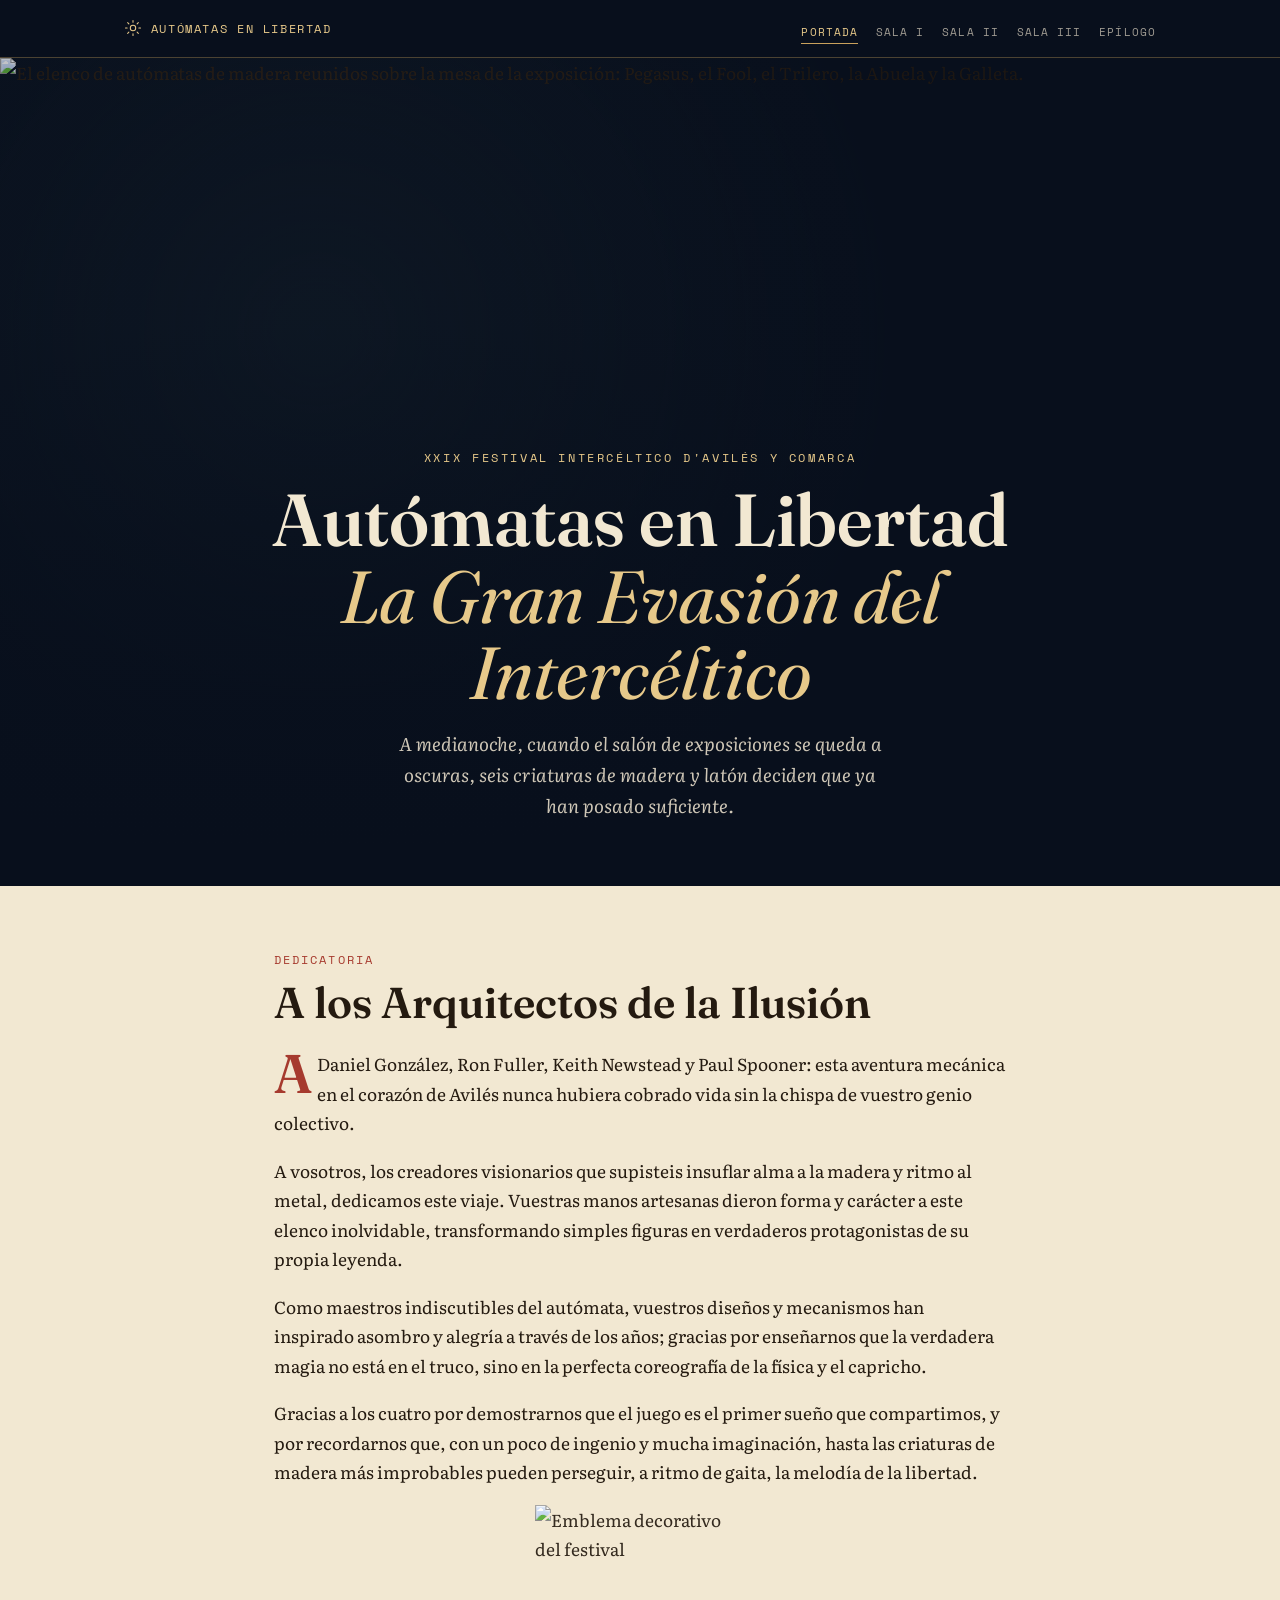
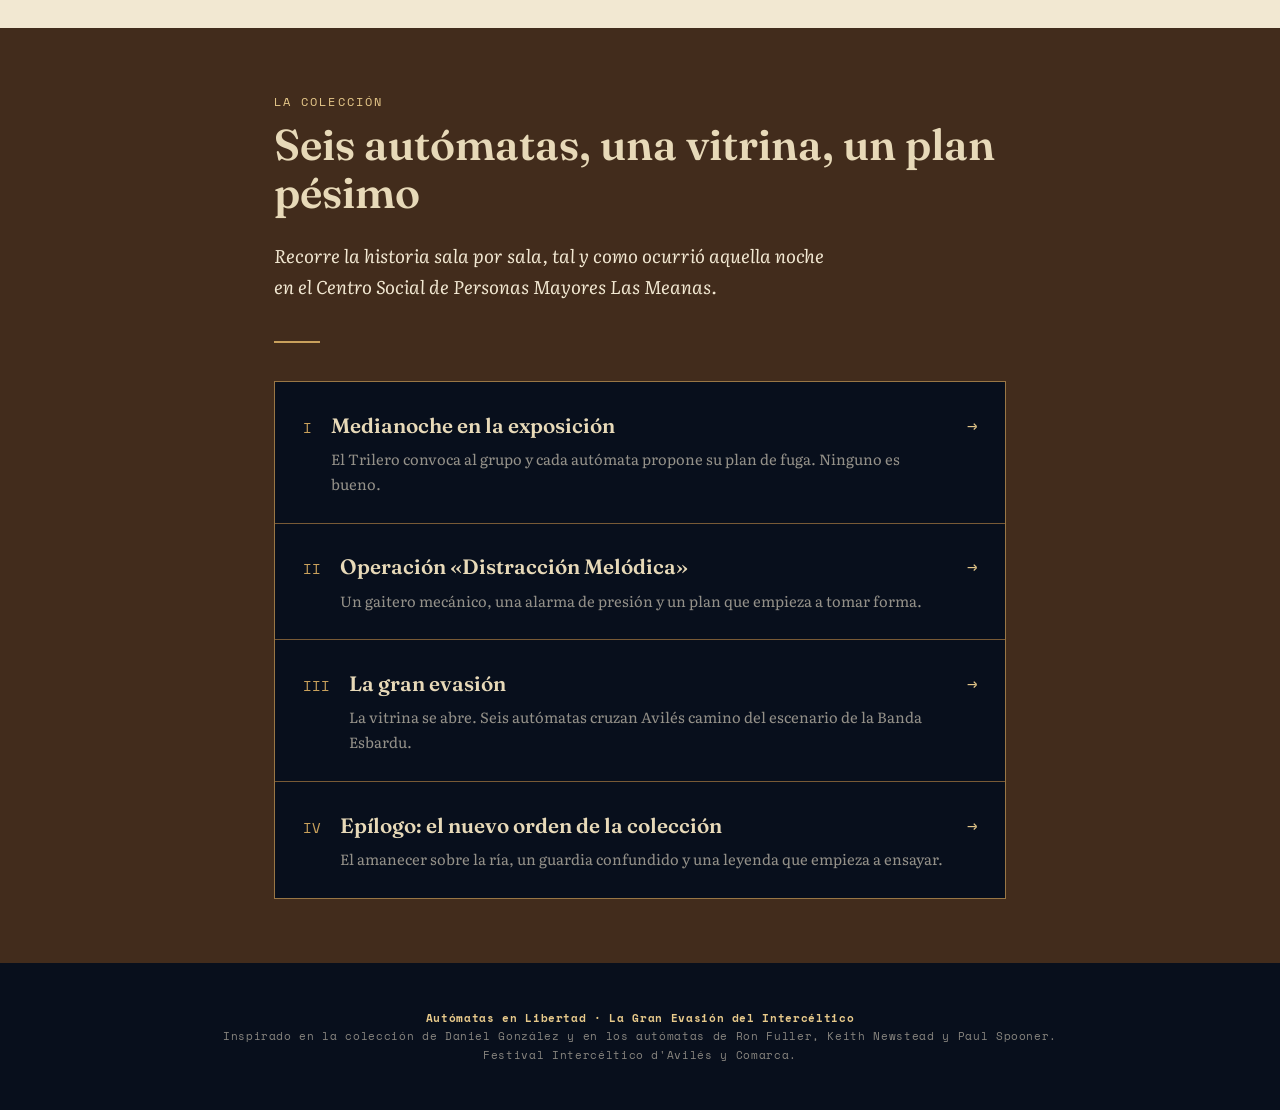
==== index.html @ f9215932 "Add files via upload" ====
<!doctype html>
<html lang="es">
<head>
<meta charset="utf-8">
<meta name="viewport" content="width=device-width, initial-scale=1">
<title>Autómatas en Libertad · La Gran Evasión del Intercéltico</title>
<meta name="description" content="Una noche, seis autómatas de madera escapan de su vitrina en el Festival Intercéltico de Avilés. Un relato ilustrado.">
<link rel="stylesheet" href="style.css">
</head>
<body>

<nav class="site-nav">
  <div class="site-nav__inner">
    <a class="site-nav__brand" href="index.html">
      <svg class="site-nav__gear" viewBox="0 0 24 24" fill="none" xmlns="http://www.w3.org/2000/svg" aria-hidden="true">
        <path d="M12 8.4A3.6 3.6 0 1 0 12 15.6 3.6 3.6 0 0 0 12 8.4Z" stroke="currentColor" stroke-width="1.4"/>
        <path d="M12 2v2.2M12 19.8V22M4.9 4.9l1.6 1.6M17.5 17.5l1.6 1.6M2 12h2.2M19.8 12H22M4.9 19.1l1.6-1.6M17.5 6.5l1.6-1.6" stroke="currentColor" stroke-width="1.4" stroke-linecap="round"/>
      </svg>
      Autómatas en Libertad
    </a>
    <ul class="site-nav__links">
      <li><a href="index.html" aria-current="page">Portada</a></li>
      <li><a href="capitulo-1.html">Sala I</a></li>
      <li><a href="capitulo-2.html">Sala II</a></li>
      <li><a href="capitulo-3.html">Sala III</a></li>
      <li><a href="epilogo.html">Epílogo</a></li>
    </ul>
  </div>
</nav>

<header class="hero">
  <img class="hero__img" src="images/image1.png" alt="El elenco de autómatas de madera reunidos sobre la mesa de la exposición: Pegasus, el Fool, el Trilero, la Abuela y la Galleta.">
  <div class="hero__spotlight" aria-hidden="true"></div>
  <div class="hero__scrim" aria-hidden="true"></div>
  <div class="hero__content">
    <p class="hero__eyebrow">XXIX Festival Intercéltico d'Avilés y Comarca</p>
    <h1 class="hero__title">Autómatas en Libertad<br><em>La Gran Evasión del Intercéltico</em></h1>
    <p class="hero__subtitle">A medianoche, cuando el salón de exposiciones se queda a oscuras, seis criaturas de madera y latón deciden que ya han posado suficiente.</p>
  </div>
</header>

<section class="section">
  <p class="eyebrow">Dedicatoria</p>
  <h2 class="title">A los Arquitectos de la Ilusión</h2>
  <div class="prose">
    <p>A Daniel González, Ron Fuller, Keith Newstead y Paul Spooner: esta aventura mecánica en el corazón de Avilés nunca hubiera cobrado vida sin la chispa de vuestro genio colectivo.</p>
    <p>A vosotros, los creadores visionarios que supisteis insuflar alma a la madera y ritmo al metal, dedicamos este viaje. Vuestras manos artesanas dieron forma y carácter a este elenco inolvidable, transformando simples figuras en verdaderos protagonistas de su propia leyenda.</p>
    <p>Como maestros indiscutibles del autómata, vuestros diseños y mecanismos han inspirado asombro y alegría a través de los años; gracias por enseñarnos que la verdadera magia no está en el truco, sino en la perfecta coreografía de la física y el capricho.</p>
    <p>Gracias a los cuatro por demostrarnos que el juego es el primer sueño que compartimos, y por recordarnos que, con un poco de ingenio y mucha imaginación, hasta las criaturas de madera más improbables pueden perseguir, a ritmo de gaita, la melodía de la libertad.</p>
  </div>
  <img class="emblem" src="images/image2.png" alt="Emblema decorativo del festival">
</section>

<section class="section--wood">
  <div class="section__inner">
    <p class="eyebrow">La colección</p>
    <h2 class="title">Seis autómatas, una vitrina, un plan pésimo</h2>
    <p class="lede">Recorre la historia sala por sala, tal y como ocurrió aquella noche en el Centro Social de Personas Mayores Las Meanas.</p>
    <hr class="divider">
    <nav class="directory" aria-label="Capítulos del relato">
      <a class="directory__item" href="capitulo-1.html">
        <span class="directory__num">I</span>
        <span class="directory__text">
          <h3>Medianoche en la exposición</h3>
          <p>El Trilero convoca al grupo y cada autómata propone su plan de fuga. Ninguno es bueno.</p>
        </span>
        <span class="directory__arrow">→</span>
      </a>
      <a class="directory__item" href="capitulo-2.html">
        <span class="directory__num">II</span>
        <span class="directory__text">
          <h3>Operación «Distracción Melódica»</h3>
          <p>Un gaitero mecánico, una alarma de presión y un plan que empieza a tomar forma.</p>
        </span>
        <span class="directory__arrow">→</span>
      </a>
      <a class="directory__item" href="capitulo-3.html">
        <span class="directory__num">III</span>
        <span class="directory__text">
          <h3>La gran evasión</h3>
          <p>La vitrina se abre. Seis autómatas cruzan Avilés camino del escenario de la Banda Esbardu.</p>
        </span>
        <span class="directory__arrow">→</span>
      </a>
      <a class="directory__item" href="epilogo.html">
        <span class="directory__num">IV</span>
        <span class="directory__text">
          <h3>Epílogo: el nuevo orden de la colección</h3>
          <p>El amanecer sobre la ría, un guardia confundido y una leyenda que empieza a ensayar.</p>
        </span>
        <span class="directory__arrow">→</span>
      </a>
    </nav>
  </div>
</section>

<footer class="site-footer">
  <p><strong>Autómatas en Libertad · La Gran Evasión del Intercéltico</strong><br>
  Inspirado en la colección de Daniel González y en los autómatas de Ron Fuller, Keith Newstead y Paul Spooner.<br>
  Festival Intercéltico d'Avilés y Comarca.</p>
</footer>

</body>
</html>
---- style.css ----
/* ===========================================================
   AUTÓMATAS EN LIBERTAD — hoja de estilos compartida
   Paleta: noche de vitrina + latón de mecanismo + madera tallada
   =========================================================== */

@import url('https://fonts.googleapis.com/css2?family=Fraunces:opsz,wght,ital@9..144,300..700,0,1&family=Literata:ital,opsz,wght@0,7..72,400;0,7..72,500;0,7..72,600;1,7..72,400&family=Space+Mono:wght@400;700&display=swap');

:root{
  --ink: #101d30;
  --ink-deep: #080f1c;
  --brass: #c9a15c;
  --brass-bright: #e7c98a;
  --wood: #6b4a32;
  --wood-dark: #422c1c;
  --parchment: #f2e8d2;
  --parchment-dim: #e7d9b8;
  --cider: #a63a2e;
  --verdigris: #33685f;
  --ink-text: #241a10;

  --display: "Fraunces", serif;
  --body: "Literata", serif;
  --label: "Space Mono", monospace;

  --max-w: 780px;
}

*{ box-sizing: border-box; }

html{ scroll-behavior: smooth; }

body{
  margin: 0;
  background: var(--parchment);
  color: var(--ink-text);
  font-family: var(--body);
  font-size: 1.08rem;
  line-height: 1.7;
  -webkit-font-smoothing: antialiased;
}

a{ color: inherit; }

img{ max-width: 100%; display: block; }

/* ---------- nav ---------- */

.site-nav{
  position: sticky;
  top: 0;
  z-index: 40;
  background: var(--ink-deep);
  border-bottom: 1px solid rgba(201,161,92,0.35);
}

.site-nav__inner{
  max-width: 1080px;
  margin: 0 auto;
  padding: 0.85rem 1.5rem;
  display: flex;
  align-items: center;
  gap: 1.25rem;
  flex-wrap: wrap;
}

.site-nav__brand{
  display: flex;
  align-items: center;
  gap: 0.55rem;
  font-family: var(--label);
  font-size: 0.72rem;
  letter-spacing: 0.14em;
  text-transform: uppercase;
  color: var(--brass-bright);
  text-decoration: none;
  margin-right: auto;
}

.site-nav__gear{
  width: 18px;
  height: 18px;
  flex-shrink: 0;
  transition: transform 0.6s ease;
}
.site-nav__brand:hover .site-nav__gear{ transform: rotate(75deg); }

@media (prefers-reduced-motion: reduce){
  .site-nav__gear{ transition: none; }
}

.site-nav__links{
  display: flex;
  gap: 1.1rem;
  flex-wrap: wrap;
  list-style: none;
  margin: 0;
  padding: 0;
}

.site-nav__links a{
  font-family: var(--label);
  font-size: 0.7rem;
  letter-spacing: 0.1em;
  text-transform: uppercase;
  text-decoration: none;
  color: rgba(242,232,210,0.65);
  border-bottom: 1px solid transparent;
  padding-bottom: 3px;
  transition: color 0.2s ease, border-color 0.2s ease;
}
.site-nav__links a:hover,
.site-nav__links a[aria-current="page"]{
  color: var(--brass-bright);
  border-color: var(--brass);
}

/* ---------- hero (portada) ---------- */

.hero{
  position: relative;
  min-height: 92vh;
  display: flex;
  align-items: flex-end;
  overflow: hidden;
  background: var(--ink-deep);
}

.hero__img{
  position: absolute;
  inset: 0;
  width: 100%;
  height: 100%;
  object-fit: cover;
  object-position: center 30%;
  opacity: 0.88;
}

.hero__spotlight{
  position: absolute;
  inset: -20%;
  background: radial-gradient(circle at 32% 38%, rgba(255,238,196,0.30), rgba(16,29,48,0) 42%);
  mix-blend-mode: soft-light;
  animation: sweep 14s ease-in-out infinite;
  pointer-events: none;
}

@keyframes sweep{
  0%, 100%{ transform: translate(0,0); }
  50%{ transform: translate(6%, 3%); }
}

@media (prefers-reduced-motion: reduce){
  .hero__spotlight{ animation: none; }
}

.hero__scrim{
  position: absolute;
  inset: 0;
  background: linear-gradient(to top, var(--ink-deep) 4%, rgba(8,15,28,0.55) 40%, rgba(8,15,28,0.15) 68%);
}

.hero__content{
  position: relative;
  z-index: 2;
  max-width: 900px;
  margin: 0 auto;
  padding: 3.5rem 1.75rem 4rem;
  text-align: center;
  color: var(--parchment);
}

.hero__eyebrow{
  font-family: var(--label);
  font-size: 0.74rem;
  letter-spacing: 0.22em;
  text-transform: uppercase;
  color: var(--brass-bright);
  margin: 0 0 0.9rem;
}

.hero__title{
  font-family: var(--display);
  font-weight: 600;
  font-size: clamp(2.4rem, 6.5vw, 4.6rem);
  line-height: 1.04;
  margin: 0 0 1rem;
  text-wrap: balance;
}

.hero__title em{
  font-style: italic;
  font-weight: 400;
  color: var(--brass-bright);
}

.hero__subtitle{
  font-family: var(--body);
  font-style: italic;
  font-size: 1.15rem;
  color: rgba(242,232,210,0.85);
  max-width: 44ch;
  margin: 0 auto;
}

/* ---------- sections on parchment ---------- */

.section{
  max-width: var(--max-w);
  margin: 0 auto;
  padding: 4rem 1.5rem;
}

.section--tight{ padding-top: 2.5rem; padding-bottom: 2.5rem; }

.section--wood{
  background: var(--wood-dark);
  color: var(--parchment-dim);
  max-width: none;
}
.section--wood .section__inner{
  max-width: var(--max-w);
  margin: 0 auto;
  padding: 4rem 1.5rem;
}

.eyebrow{
  font-family: var(--label);
  font-size: 0.72rem;
  letter-spacing: 0.18em;
  text-transform: uppercase;
  color: var(--cider);
  margin: 0 0 0.6rem;
}
.section--wood .eyebrow{ color: var(--brass-bright); }

h2.title, h1.title{
  font-family: var(--display);
  font-weight: 600;
  font-size: clamp(1.9rem, 4vw, 2.7rem);
  line-height: 1.12;
  margin: 0 0 1.4rem;
}

.lede{
  font-style: italic;
  font-size: 1.15rem;
  color: var(--wood-dark);
  max-width: 52ch;
}
.section--wood .lede{ color: var(--parchment); }

.divider{
  width: 46px;
  height: 2px;
  background: var(--brass);
  border: none;
  margin: 2.4rem 0;
}

/* ---------- prose / chapter body ---------- */

.prose p{
  margin: 0 0 1.15rem;
}

.prose p:first-of-type::first-letter{
  font-family: var(--display);
  font-size: 3.4rem;
  font-weight: 600;
  float: left;
  line-height: 0.82;
  padding: 0.05em 0.09em 0 0;
  color: var(--cider);
}

.prose strong{
  font-family: var(--label);
  font-weight: 700;
  letter-spacing: 0.02em;
  color: var(--wood-dark);
}

.prose .stage{
  display: block;
  margin: 1.6rem 0;
  padding-left: 1.1rem;
  border-left: 2px solid var(--brass);
  font-style: italic;
  color: var(--verdigris);
}

.prose blockquote{
  margin: 0 0 1.15rem;
  padding-left: 1.2rem;
  border-left: 3px solid var(--cider);
}

.prose blockquote p{ margin: 0; }

.closing-line{
  font-family: var(--display);
  font-style: italic;
  font-size: 1.35rem;
  text-align: center;
  color: var(--wood-dark);
  margin: 2.6rem 0 0;
}

/* ---------- image plates (vitrina) ---------- */

figure.plate{
  margin: 2.6rem 0;
}

.plate__frame{
  background: var(--ink-deep);
  padding: 10px;
  border: 1px solid rgba(201,161,92,0.5);
  box-shadow: 0 18px 40px -18px rgba(8,15,28,0.55);
}

.plate__frame img{ width: 100%; }

figure.plate--wide .plate__frame{ padding: 8px; }

figcaption.plate__caption{
  font-family: var(--label);
  font-size: 0.7rem;
  letter-spacing: 0.08em;
  text-transform: uppercase;
  color: var(--wood);
  text-align: center;
  margin-top: 0.7rem;
}

figcaption.plate__caption span{ color: var(--cider); }

/* small centered logo (dedicatoria) */
.emblem{
  width: 210px;
  margin: 0.5rem auto 0;
  opacity: 0.92;
}

/* ---------- room directory (index chapter grid) ---------- */

.directory{
  display: grid;
  gap: 1px;
  background: rgba(201,161,92,0.4);
  border: 1px solid rgba(201,161,92,0.4);
}

.directory__item{
  background: var(--ink-deep);
  color: var(--parchment-dim);
  padding: 1.6rem 1.75rem;
  text-decoration: none;
  display: grid;
  grid-template-columns: auto 1fr auto;
  align-items: baseline;
  gap: 1.2rem;
  transition: background 0.25s ease;
}

.directory__item:hover{ background: #16263f; }

.directory__num{
  font-family: var(--label);
  color: var(--brass);
  font-size: 0.9rem;
}

.directory__text h3{
  font-family: var(--display);
  font-weight: 600;
  font-size: 1.3rem;
  margin: 0 0 0.25rem;
}

.directory__text p{
  margin: 0;
  font-size: 0.92rem;
  color: rgba(242,232,210,0.6);
}

.directory__arrow{
  font-family: var(--label);
  color: var(--brass-bright);
}

/* ---------- chapter footer nav ---------- */

.chapter-nav{
  max-width: var(--max-w);
  margin: 0 auto;
  padding: 1rem 1.5rem 5rem;
  display: flex;
  justify-content: space-between;
  gap: 1rem;
  font-family: var(--label);
  font-size: 0.72rem;
  letter-spacing: 0.08em;
  text-transform: uppercase;
}

.chapter-nav a{
  text-decoration: none;
  color: var(--wood);
  border-bottom: 1px solid var(--brass);
  padding-bottom: 2px;
}
.chapter-nav a:hover{ color: var(--cider); }

.chapter-nav__spacer{ flex: 1; }

/* ---------- site footer ---------- */

.site-footer{
  background: var(--ink-deep);
  color: rgba(242,232,210,0.55);
  text-align: center;
  padding: 2.2rem 1.5rem;
  font-family: var(--label);
  font-size: 0.68rem;
  letter-spacing: 0.06em;
}

.site-footer strong{ color: var(--brass-bright); }

/* ---------- focus visibility ---------- */

a:focus-visible, button:focus-visible{
  outline: 2px solid var(--cider);
  outline-offset: 3px;
}

/* ---------- responsive ---------- */

@media (max-width: 640px){
  .section, .section--wood .section__inner{ padding: 2.8rem 1.25rem; }
  .directory__item{ grid-template-columns: auto 1fr; }
  .directory__arrow{ display: none; }
  .hero{ min-height: 100vh; }
}
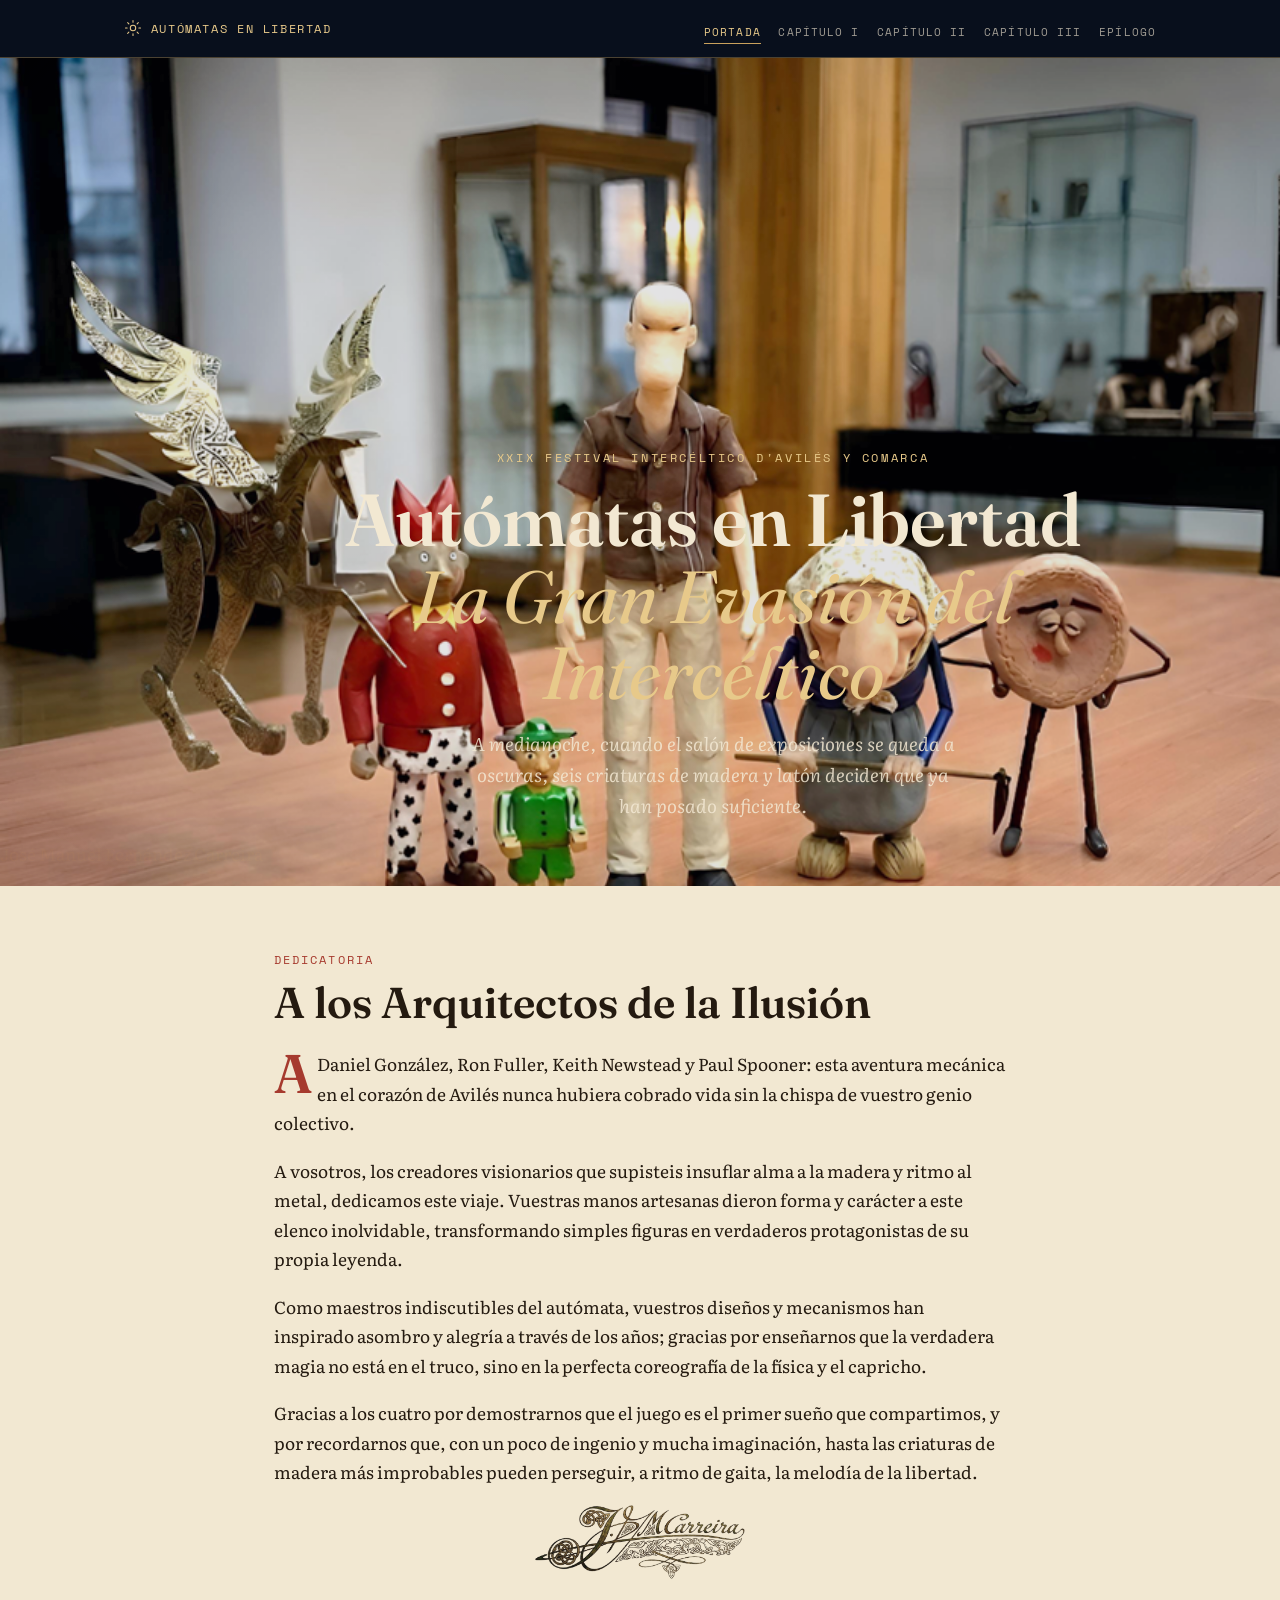
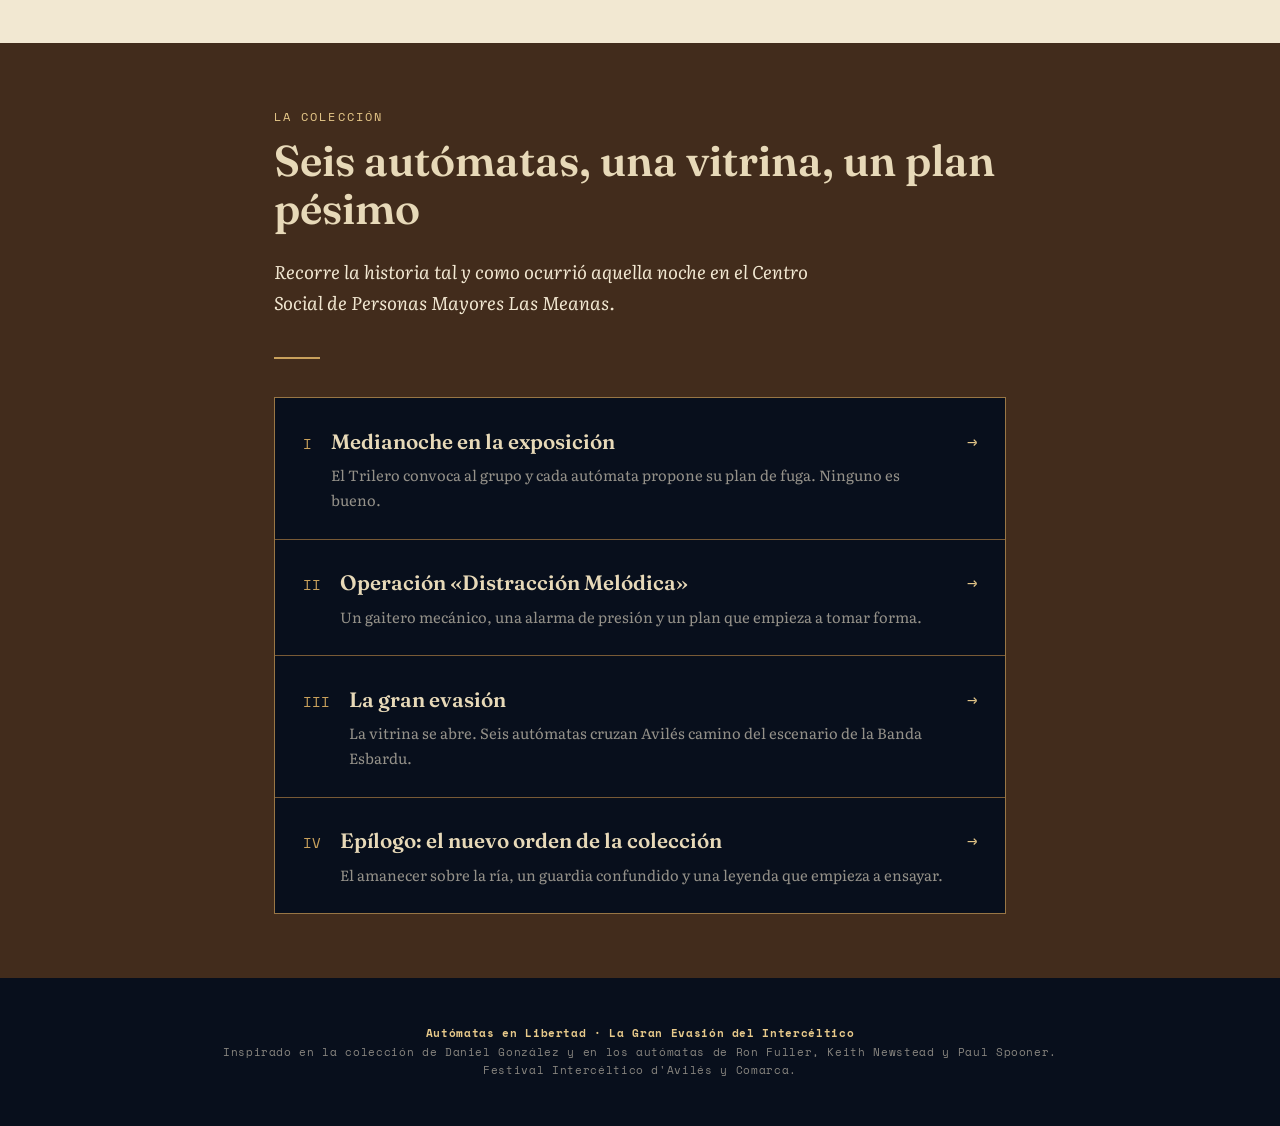
==== commit f7e52414: "Update chapter titles and content structure in index.html" ====
--- a/index.html
+++ b/index.html
@@ -20,9 +20,9 @@
     </a>
     <ul class="site-nav__links">
       <li><a href="index.html" aria-current="page">Portada</a></li>
-      <li><a href="capitulo-1.html">Sala I</a></li>
-      <li><a href="capitulo-2.html">Sala II</a></li>
-      <li><a href="capitulo-3.html">Sala III</a></li>
+      <li><a href="capitulo-1.html">Capítulo I</a></li>
+      <li><a href="capitulo-2.html">Capítulo II</a></li>
+      <li><a href="capitulo-3.html">Capítulo III</a></li>
       <li><a href="epilogo.html">Epílogo</a></li>
     </ul>
   </div>
@@ -31,11 +31,13 @@
 <header class="hero">
   <img class="hero__img" src="images/image1.png" alt="El elenco de autómatas de madera reunidos sobre la mesa de la exposición: Pegasus, el Fool, el Trilero, la Abuela y la Galleta.">
   <div class="hero__spotlight" aria-hidden="true"></div>
-  <div class="hero__scrim" aria-hidden="true"></div>
-  <div class="hero__content">
-    <p class="hero__eyebrow">XXIX Festival Intercéltico d'Avilés y Comarca</p>
-    <h1 class="hero__title">Autómatas en Libertad<br><em>La Gran Evasión del Intercéltico</em></h1>
-    <p class="hero__subtitle">A medianoche, cuando el salón de exposiciones se queda a oscuras, seis criaturas de madera y latón deciden que ya han posado suficiente.</p>
+  <p class="hero__author">José Manuel Fernández Carreira</p>
+  <div class="hero__panel">
+    <div class="hero__content">
+      <p class="hero__eyebrow">XXIX Festival Intercéltico d'Avilés y Comarca</p>
+      <h1 class="hero__title">Autómatas en Libertad<br><em>La Gran Evasión del Intercéltico</em></h1>
+      <p class="hero__subtitle">A medianoche, cuando el salón de exposiciones se queda a oscuras, seis criaturas de madera y latón deciden que ya han posado suficiente.</p>
+    </div>
   </div>
 </header>
 
@@ -43,7 +45,7 @@
   <p class="eyebrow">Dedicatoria</p>
   <h2 class="title">A los Arquitectos de la Ilusión</h2>
   <div class="prose">
-    <p>A Daniel González, Ron Fuller, Keith Newstead y Paul Spooner: esta aventura mecánica en el corazón de Avilés nunca hubiera cobrado vida sin la chispa de vuestro genio colectivo.</p>
+    <p class="chapter-open">A Daniel González, Ron Fuller, Keith Newstead y Paul Spooner: esta aventura mecánica en el corazón de Avilés nunca hubiera cobrado vida sin la chispa de vuestro genio colectivo.</p>
     <p>A vosotros, los creadores visionarios que supisteis insuflar alma a la madera y ritmo al metal, dedicamos este viaje. Vuestras manos artesanas dieron forma y carácter a este elenco inolvidable, transformando simples figuras en verdaderos protagonistas de su propia leyenda.</p>
     <p>Como maestros indiscutibles del autómata, vuestros diseños y mecanismos han inspirado asombro y alegría a través de los años; gracias por enseñarnos que la verdadera magia no está en el truco, sino en la perfecta coreografía de la física y el capricho.</p>
     <p>Gracias a los cuatro por demostrarnos que el juego es el primer sueño que compartimos, y por recordarnos que, con un poco de ingenio y mucha imaginación, hasta las criaturas de madera más improbables pueden perseguir, a ritmo de gaita, la melodía de la libertad.</p>
@@ -55,7 +57,7 @@
   <div class="section__inner">
     <p class="eyebrow">La colección</p>
     <h2 class="title">Seis autómatas, una vitrina, un plan pésimo</h2>
-    <p class="lede">Recorre la historia sala por sala, tal y como ocurrió aquella noche en el Centro Social de Personas Mayores Las Meanas.</p>
+    <p class="lede">Recorre la historia tal y como ocurrió aquella noche en el Centro Social de Personas Mayores Las Meanas.</p>
     <hr class="divider">
     <nav class="directory" aria-label="Capítulos del relato">
       <a class="directory__item" href="capitulo-1.html">
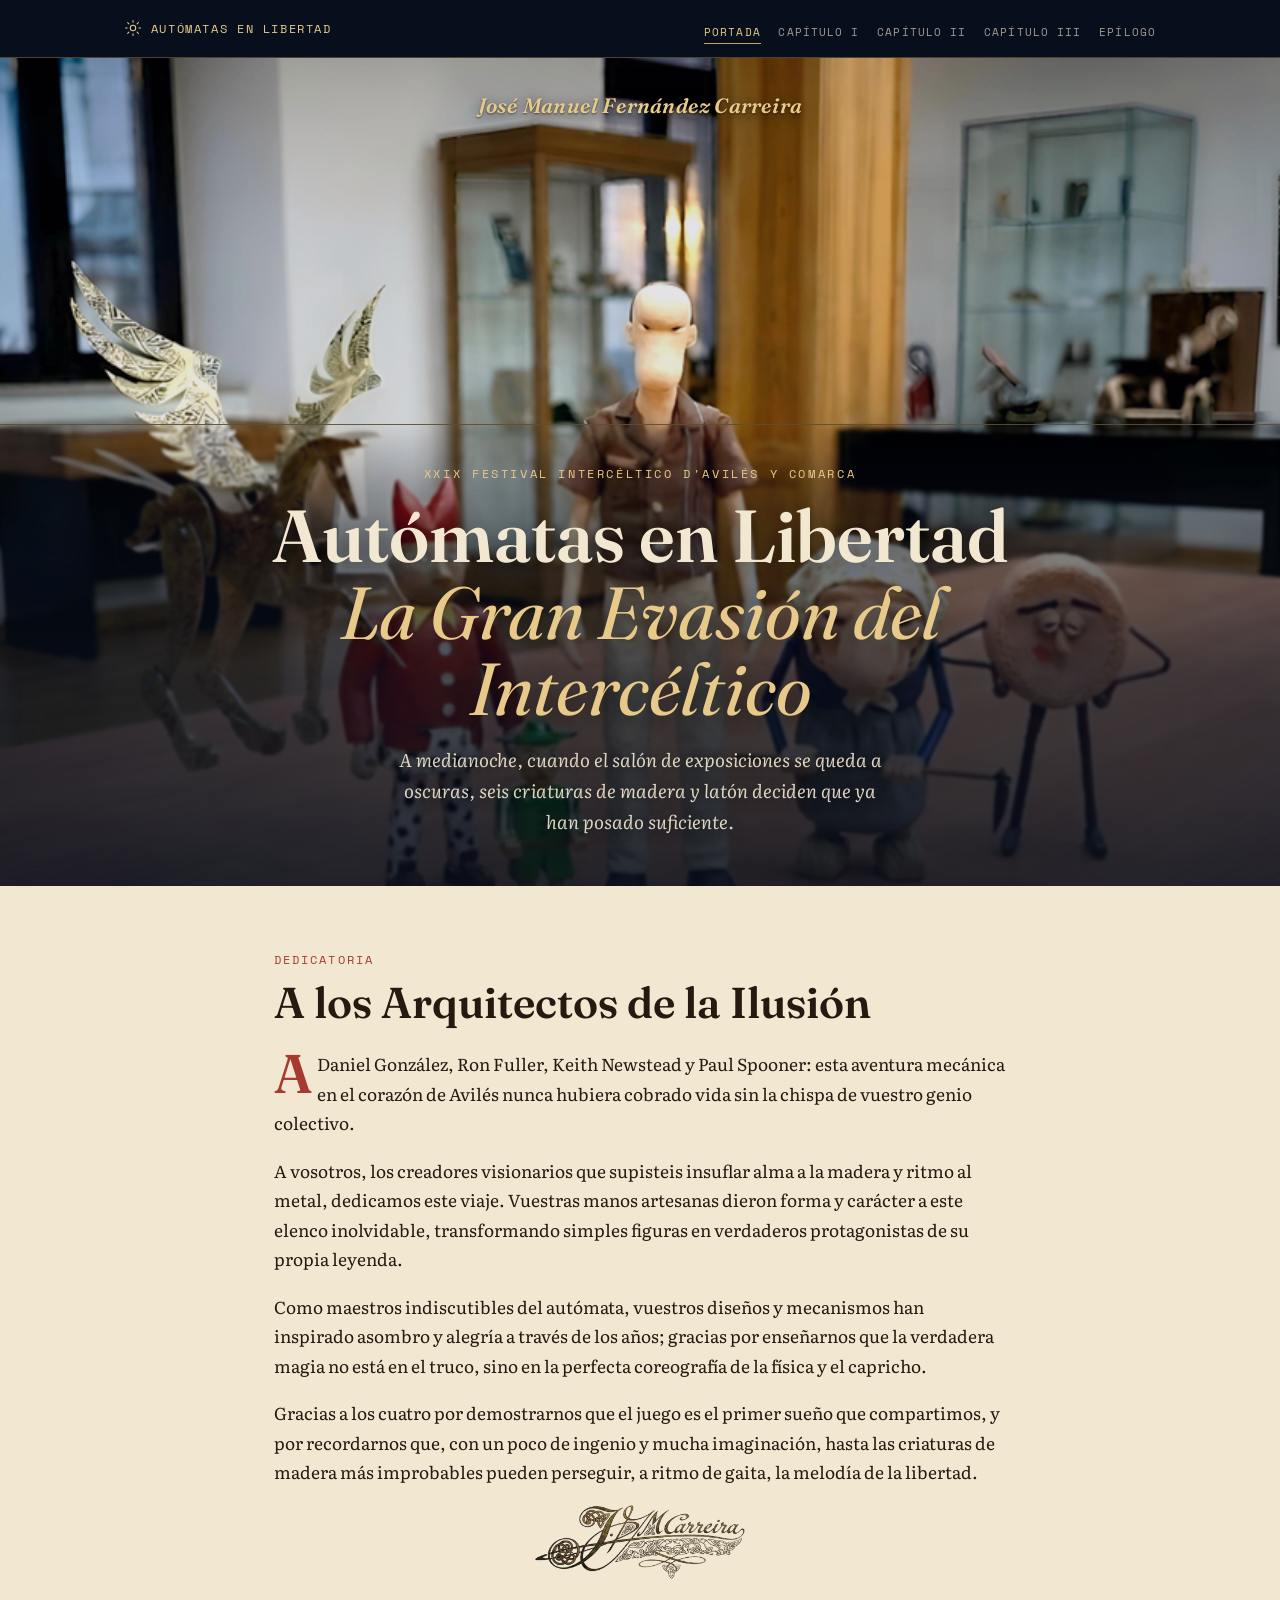
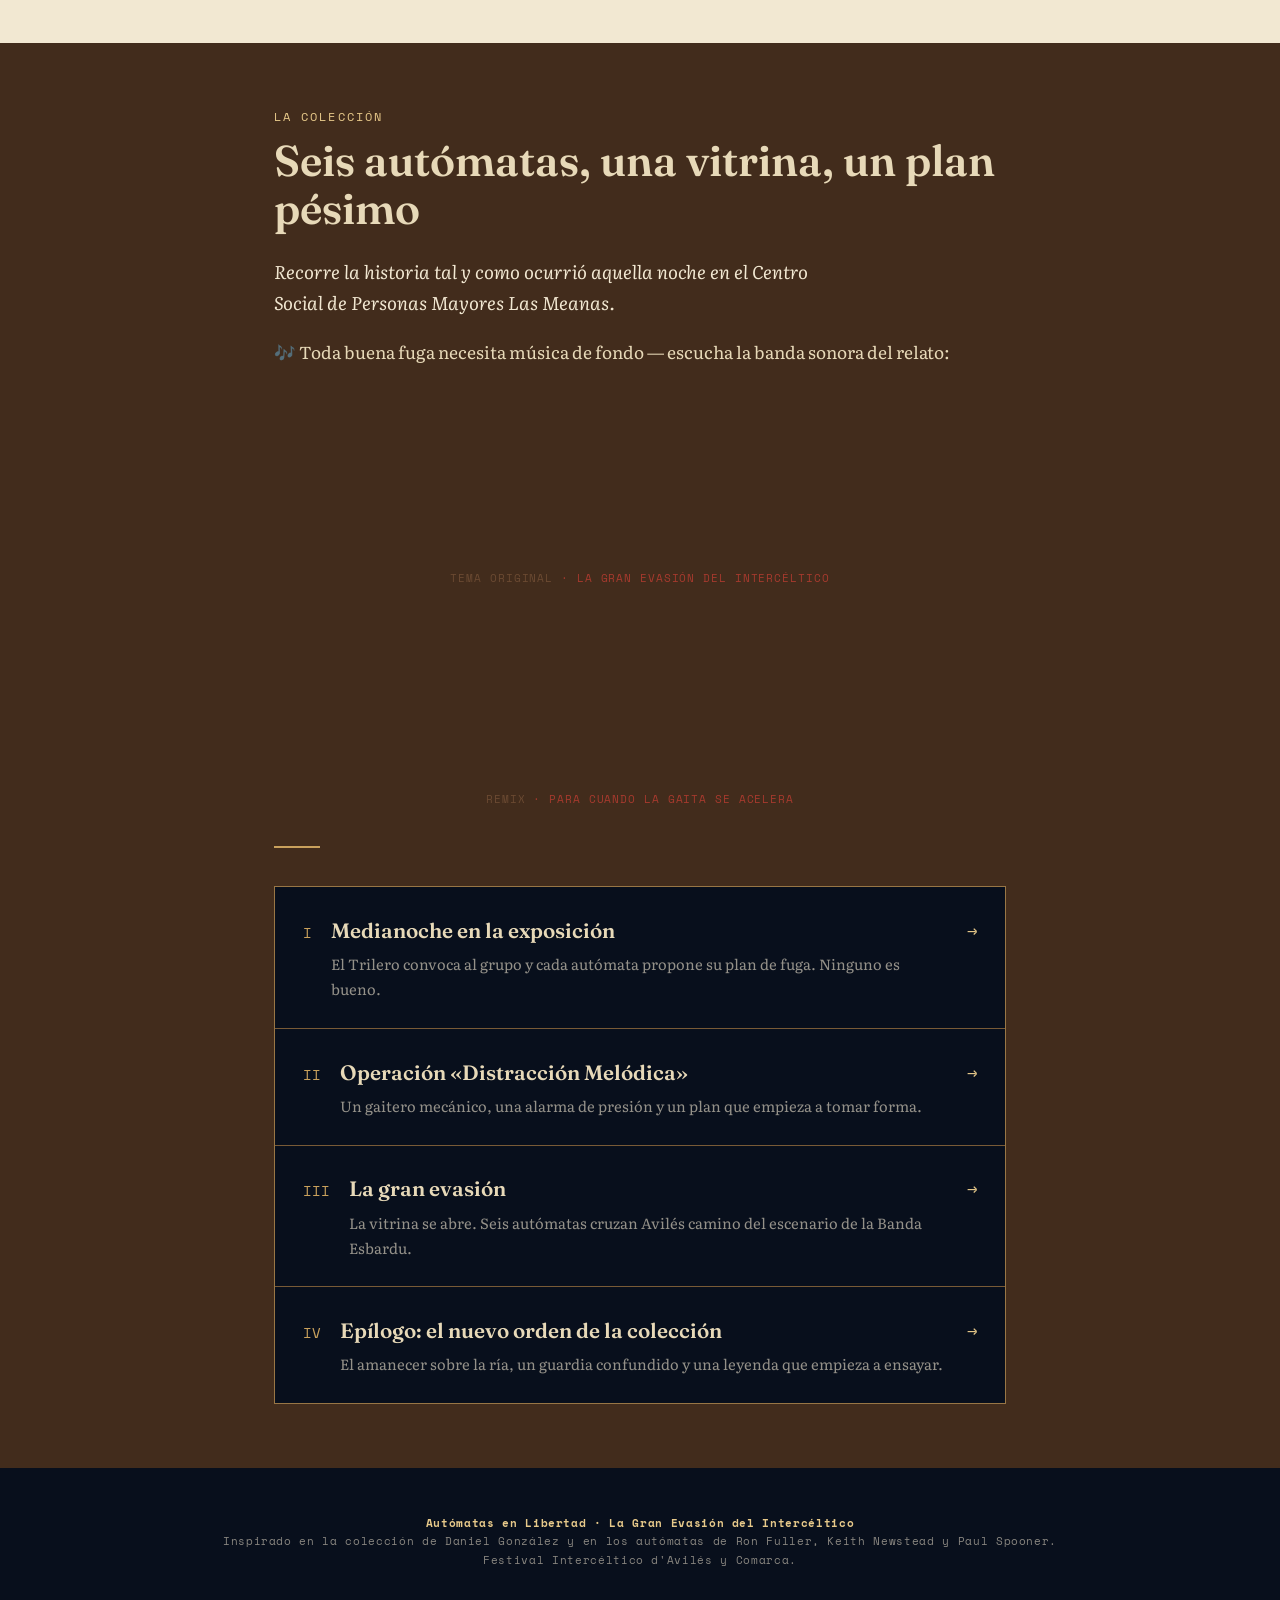
==== commit aa5e8677: "Add soundtrack section with SoundCloud players" ====
--- a/index.html
+++ b/index.html
@@ -58,6 +58,24 @@
     <p class="eyebrow">La colección</p>
     <h2 class="title">Seis autómatas, una vitrina, un plan pésimo</h2>
     <p class="lede">Recorre la historia tal y como ocurrió aquella noche en el Centro Social de Personas Mayores Las Meanas.</p>
+
+    <div class="soundtrack">
+      <p class="soundtrack__intro">🎶 Toda buena fuga necesita música de fondo — escucha la banda sonora del relato:</p>
+      <div class="soundtrack__grid">
+        <figure class="soundtrack__track">
+          <iframe class="soundtrack__player" width="100%" height="166" scrolling="no" frameborder="no" allow="autoplay"
+            title="Reproductor de SoundCloud: Autómatas en Libertad. La gran Evasión del Intercéltico"
+            src="https://w.soundcloud.com/player/?url=https%3A//soundcloud.com/jmfcarreira/automatas-en-libertad-la-gran&color=%23c9a15c&auto_play=false&hide_related=true&show_comments=false&show_user=true&show_reposts=false&show_teaser=false&visual=false"></iframe>
+          <figcaption class="plate__caption">Tema original <span>· La Gran Evasión del Intercéltico</span></figcaption>
+        </figure>
+        <figure class="soundtrack__track">
+          <iframe class="soundtrack__player" width="100%" height="166" scrolling="no" frameborder="no" allow="autoplay"
+            title="Reproductor de SoundCloud: Autómatas en Libertad. La gran Evasión del Intercéltico (remix)"
+            src="https://w.soundcloud.com/player/?url=https%3A//soundcloud.com/jmfcarreira/automatas-en-libertad-la-1&color=%23c9a15c&auto_play=false&hide_related=true&show_comments=false&show_user=true&show_reposts=false&show_teaser=false&visual=false"></iframe>
+          <figcaption class="plate__caption">Remix <span>· para cuando la gaita se acelera</span></figcaption>
+        </figure>
+      </div>
+    </div>
     <hr class="divider">
     <nav class="directory" aria-label="Capítulos del relato">
       <a class="directory__item" href="capitulo-1.html">
--- a/style.css
+++ b/style.css
@@ -153,18 +153,36 @@
   .hero__spotlight{ animation: none; }
 }
 
-.hero__scrim{
+.hero__author{
   position: absolute;
-  inset: 0;
-  background: linear-gradient(to top, var(--ink-deep) 4%, rgba(8,15,28,0.55) 40%, rgba(8,15,28,0.15) 68%);
-}
-
-.hero__content{
+  z-index: 2;
+  top: 1.9rem;
+  left: 0;
+  right: 0;
+  margin: 0;
+  text-align: center;
+  font-family: var(--display);
+  font-style: italic;
+  font-weight: 600;
+  font-size: clamp(1rem, 2.3vw, 1.3rem);
+  letter-spacing: 0.01em;
+  color: var(--brass-bright);
+  text-shadow: 0 2px 14px rgba(0,0,0,0.65), 0 1px 2px rgba(0,0,0,0.5);
+}
+
+.hero__panel{
   position: relative;
   z-index: 2;
+  width: 100%;
+  background: linear-gradient(to top, rgba(8,15,28,0.86) 0%, rgba(8,15,28,0.72) 45%, rgba(8,15,28,0.32) 85%, rgba(8,15,28,0) 100%);
+  border-top: 1px solid rgba(201,161,92,0.4);
+  backdrop-filter: blur(1.5px);
+}
+
+.hero__content{
   max-width: 900px;
   margin: 0 auto;
-  padding: 3.5rem 1.75rem 4rem;
+  padding: 2.4rem 1.75rem 3rem;
   text-align: center;
   color: var(--parchment);
 }
@@ -185,6 +203,7 @@
   line-height: 1.04;
   margin: 0 0 1rem;
   text-wrap: balance;
+  text-shadow: 0 4px 22px rgba(0,0,0,0.5);
 }
 
 .hero__title em{
@@ -197,9 +216,10 @@
   font-family: var(--body);
   font-style: italic;
   font-size: 1.15rem;
-  color: rgba(242,232,210,0.85);
+  color: rgba(242,232,210,0.9);
   max-width: 44ch;
   margin: 0 auto;
+  text-shadow: 0 2px 12px rgba(0,0,0,0.5);
 }
 
 /* ---------- sections on parchment ---------- */
@@ -263,7 +283,7 @@
   margin: 0 0 1.15rem;
 }
 
-.prose p:first-of-type::first-letter{
+.prose p.chapter-open::first-letter{
   font-family: var(--display);
   font-size: 3.4rem;
   font-weight: 600;
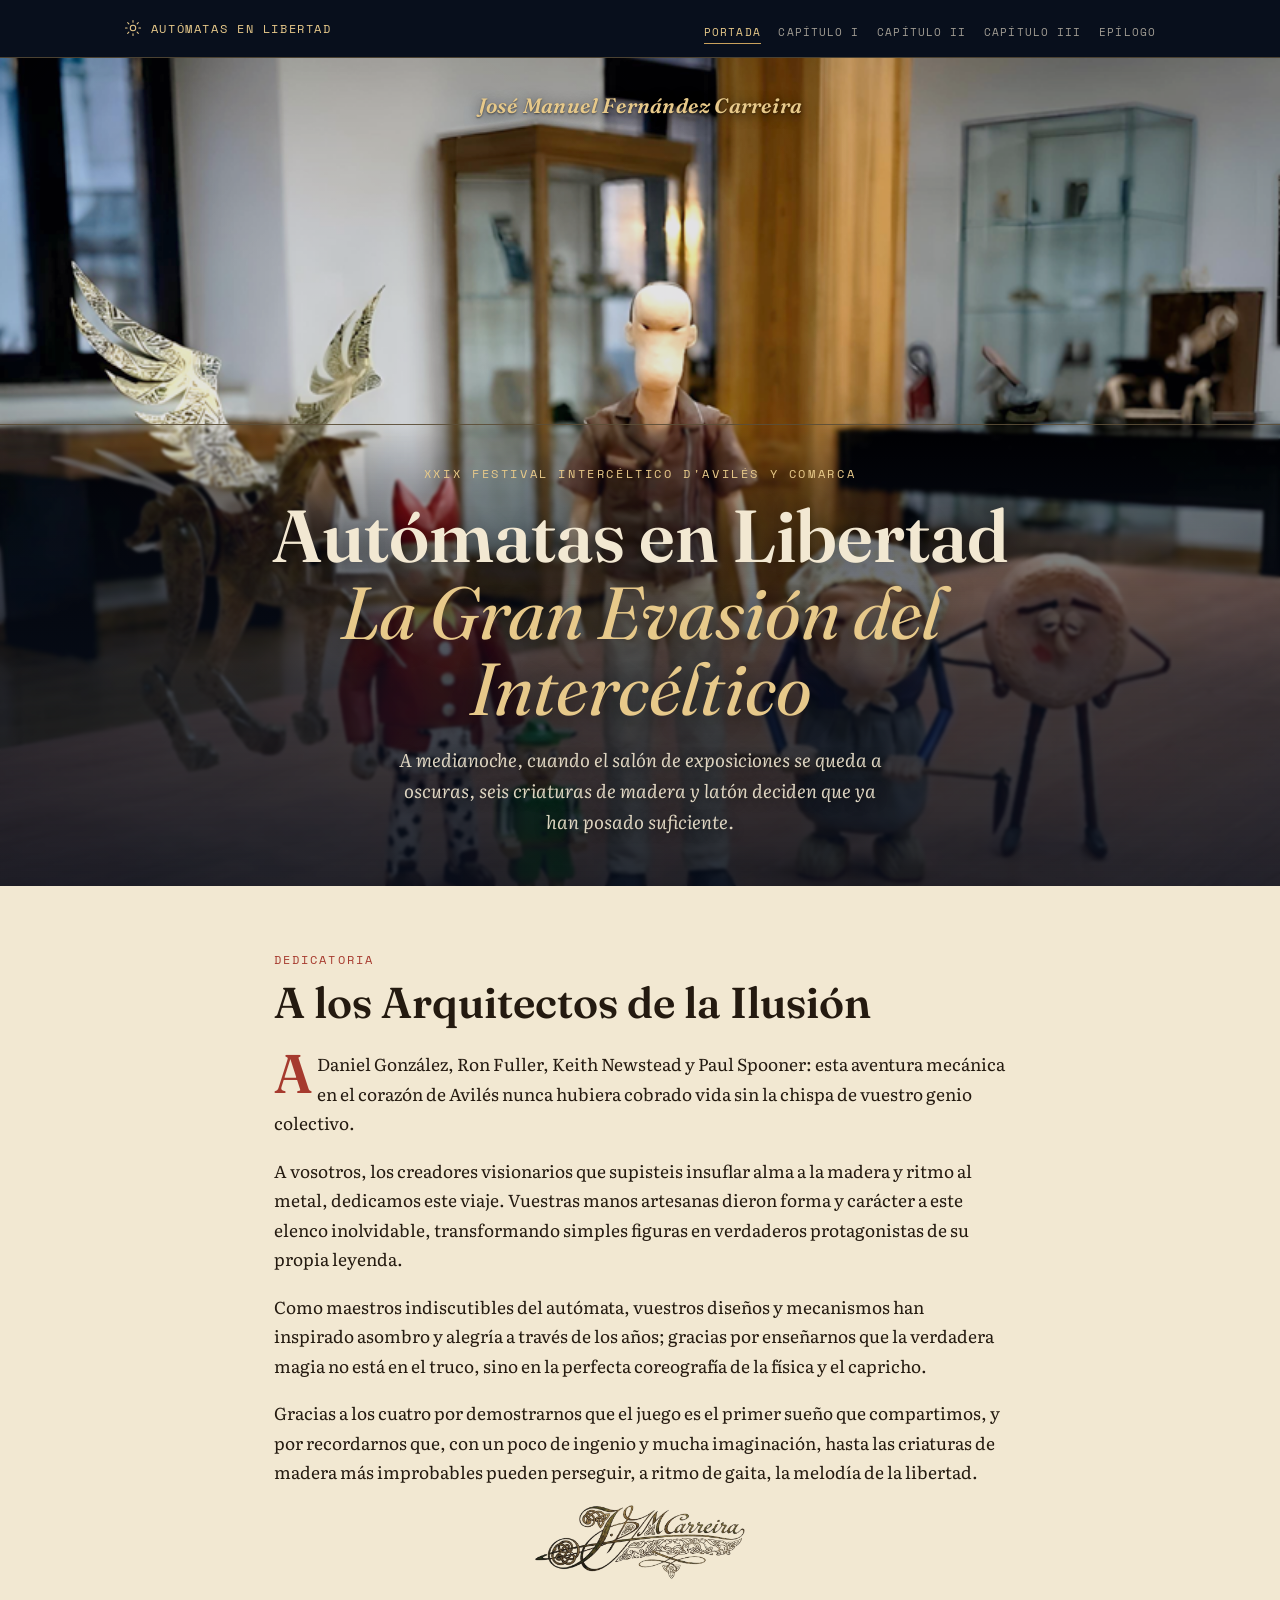
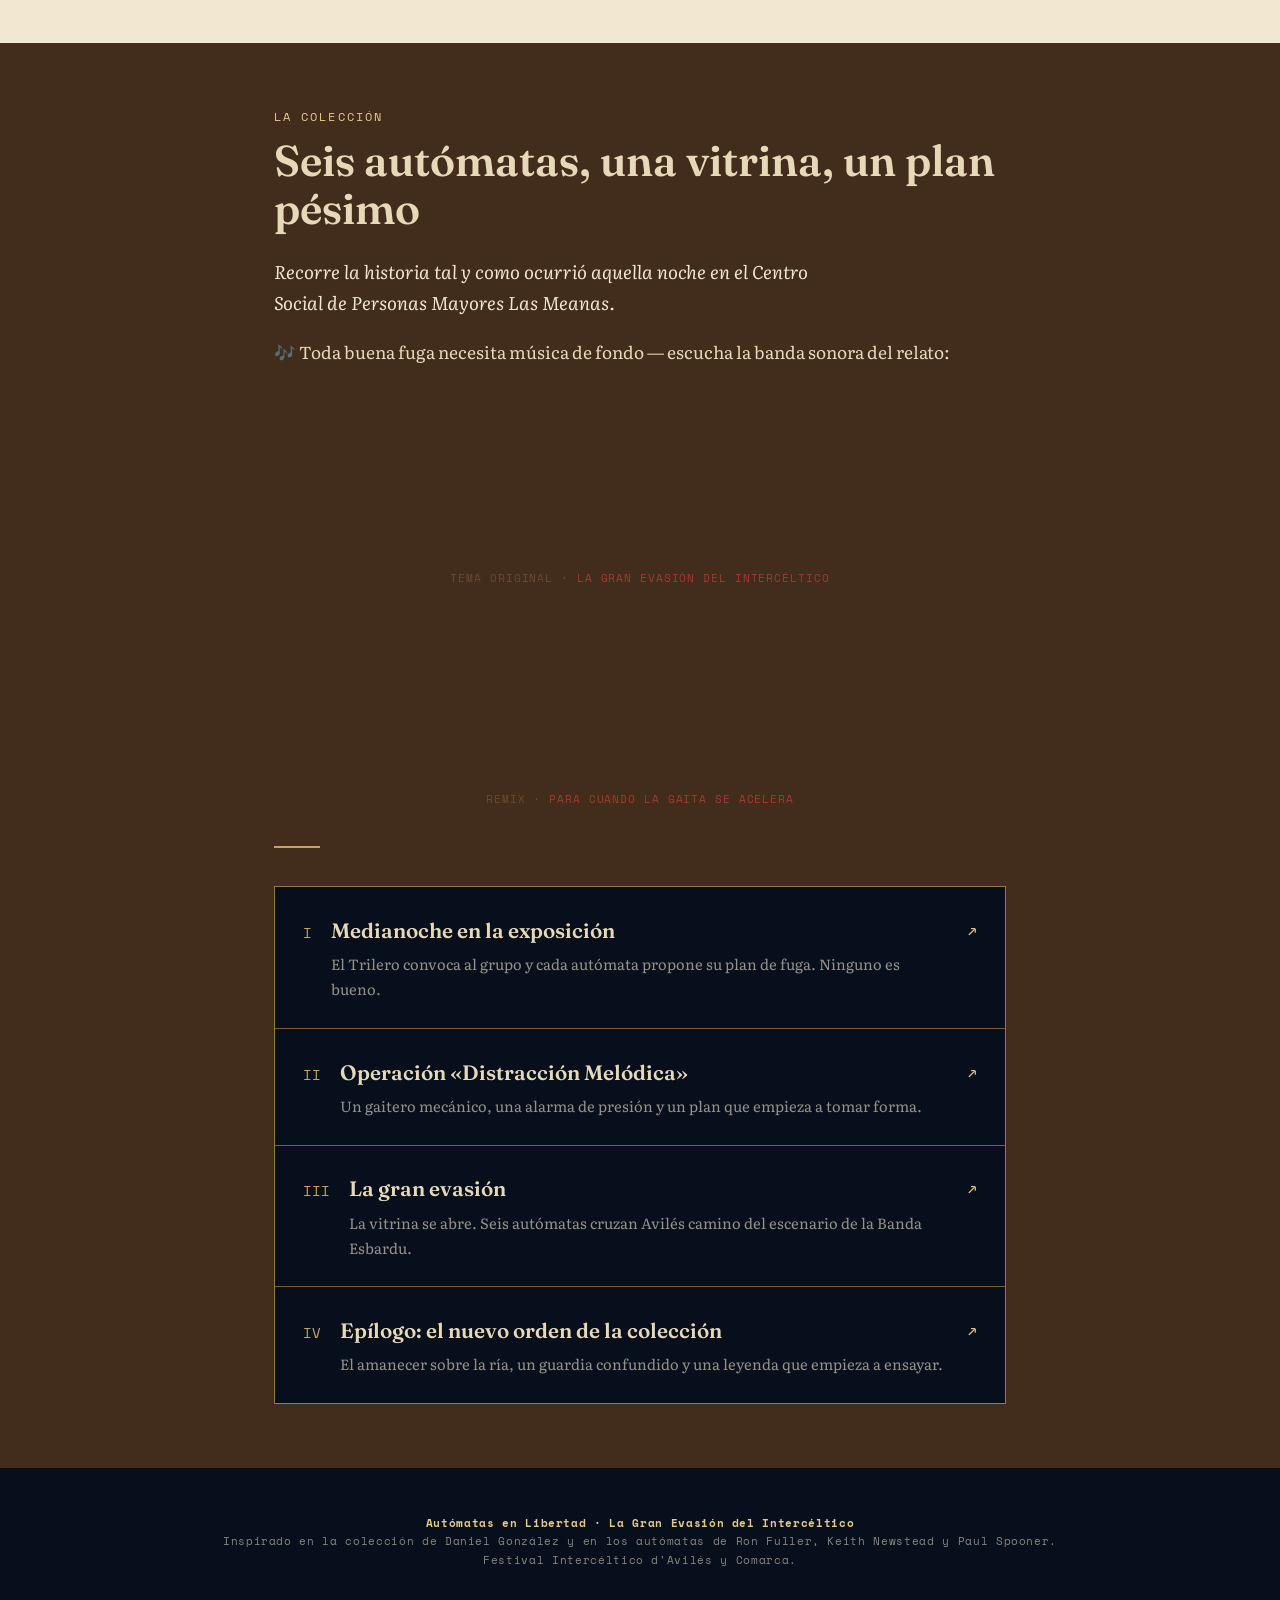
==== commit f7581f24: "Modify links to open in new tab with security attributes Updated links to open in a new tab and adde" ====
--- a/index.html
+++ b/index.html
@@ -20,10 +20,10 @@
     </a>
     <ul class="site-nav__links">
       <li><a href="index.html" aria-current="page">Portada</a></li>
-      <li><a href="capitulo-1.html">Capítulo I</a></li>
-      <li><a href="capitulo-2.html">Capítulo II</a></li>
-      <li><a href="capitulo-3.html">Capítulo III</a></li>
-      <li><a href="epilogo.html">Epílogo</a></li>
+      <li><a href="capitulo-1.html" target="_blank" rel="noopener">Capítulo I</a></li>
+      <li><a href="capitulo-2.html" target="_blank" rel="noopener">Capítulo II</a></li>
+      <li><a href="capitulo-3.html" target="_blank" rel="noopener">Capítulo III</a></li>
+      <li><a href="epilogo.html" target="_blank" rel="noopener">Epílogo</a></li>
     </ul>
   </div>
 </nav>
@@ -78,37 +78,37 @@
     </div>
     <hr class="divider">
     <nav class="directory" aria-label="Capítulos del relato">
-      <a class="directory__item" href="capitulo-1.html">
+      <a class="directory__item" href="capitulo-1.html" target="_blank" rel="noopener">
         <span class="directory__num">I</span>
         <span class="directory__text">
           <h3>Medianoche en la exposición</h3>
           <p>El Trilero convoca al grupo y cada autómata propone su plan de fuga. Ninguno es bueno.</p>
         </span>
-        <span class="directory__arrow">→</span>
+        <span class="directory__arrow" aria-hidden="true">↗</span>
       </a>
-      <a class="directory__item" href="capitulo-2.html">
+      <a class="directory__item" href="capitulo-2.html" target="_blank" rel="noopener">
         <span class="directory__num">II</span>
         <span class="directory__text">
           <h3>Operación «Distracción Melódica»</h3>
           <p>Un gaitero mecánico, una alarma de presión y un plan que empieza a tomar forma.</p>
         </span>
-        <span class="directory__arrow">→</span>
+        <span class="directory__arrow" aria-hidden="true">↗</span>
       </a>
-      <a class="directory__item" href="capitulo-3.html">
+      <a class="directory__item" href="capitulo-3.html" target="_blank" rel="noopener">
         <span class="directory__num">III</span>
         <span class="directory__text">
           <h3>La gran evasión</h3>
           <p>La vitrina se abre. Seis autómatas cruzan Avilés camino del escenario de la Banda Esbardu.</p>
         </span>
-        <span class="directory__arrow">→</span>
+        <span class="directory__arrow" aria-hidden="true">↗</span>
       </a>
-      <a class="directory__item" href="epilogo.html">
+      <a class="directory__item" href="epilogo.html" target="_blank" rel="noopener">
         <span class="directory__num">IV</span>
         <span class="directory__text">
           <h3>Epílogo: el nuevo orden de la colección</h3>
           <p>El amanecer sobre la ría, un guardia confundido y una leyenda que empieza a ensayar.</p>
         </span>
-        <span class="directory__arrow">→</span>
+        <span class="directory__arrow" aria-hidden="true">↗</span>
       </a>
     </nav>
   </div>
